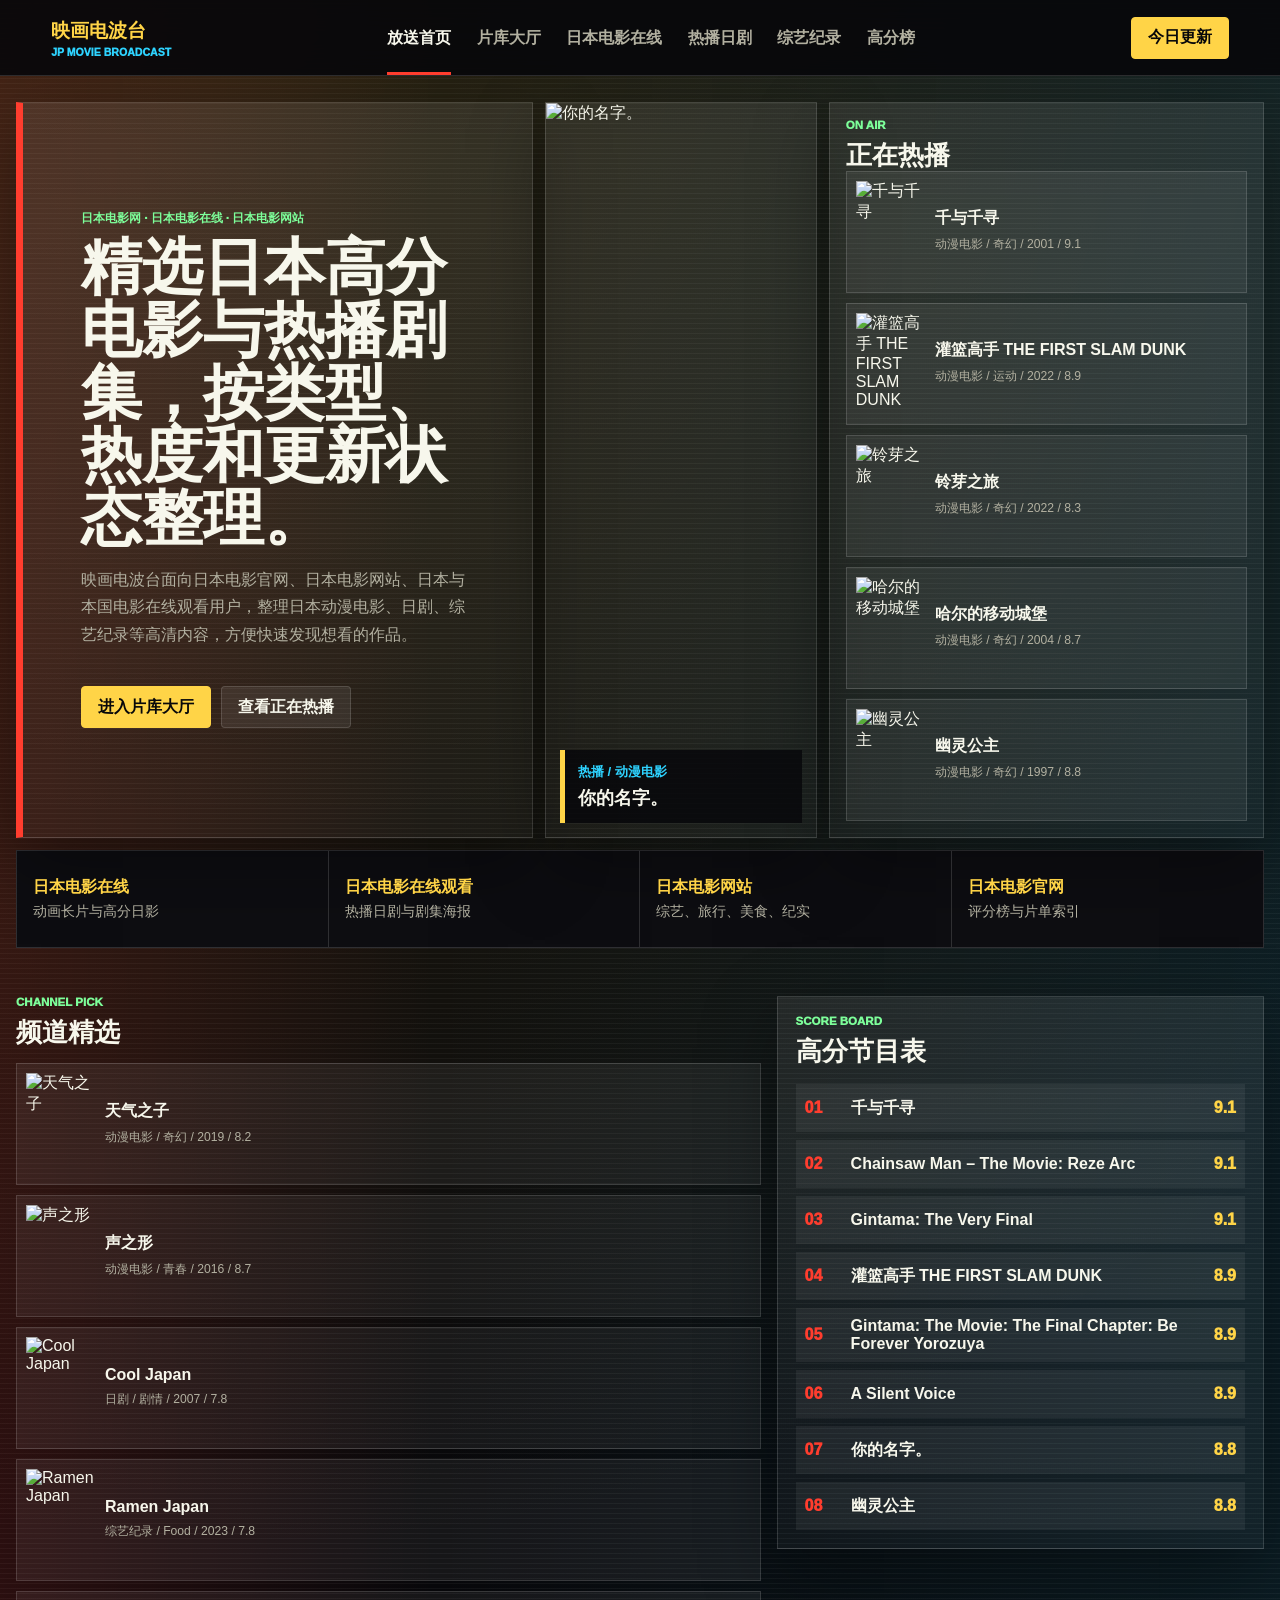
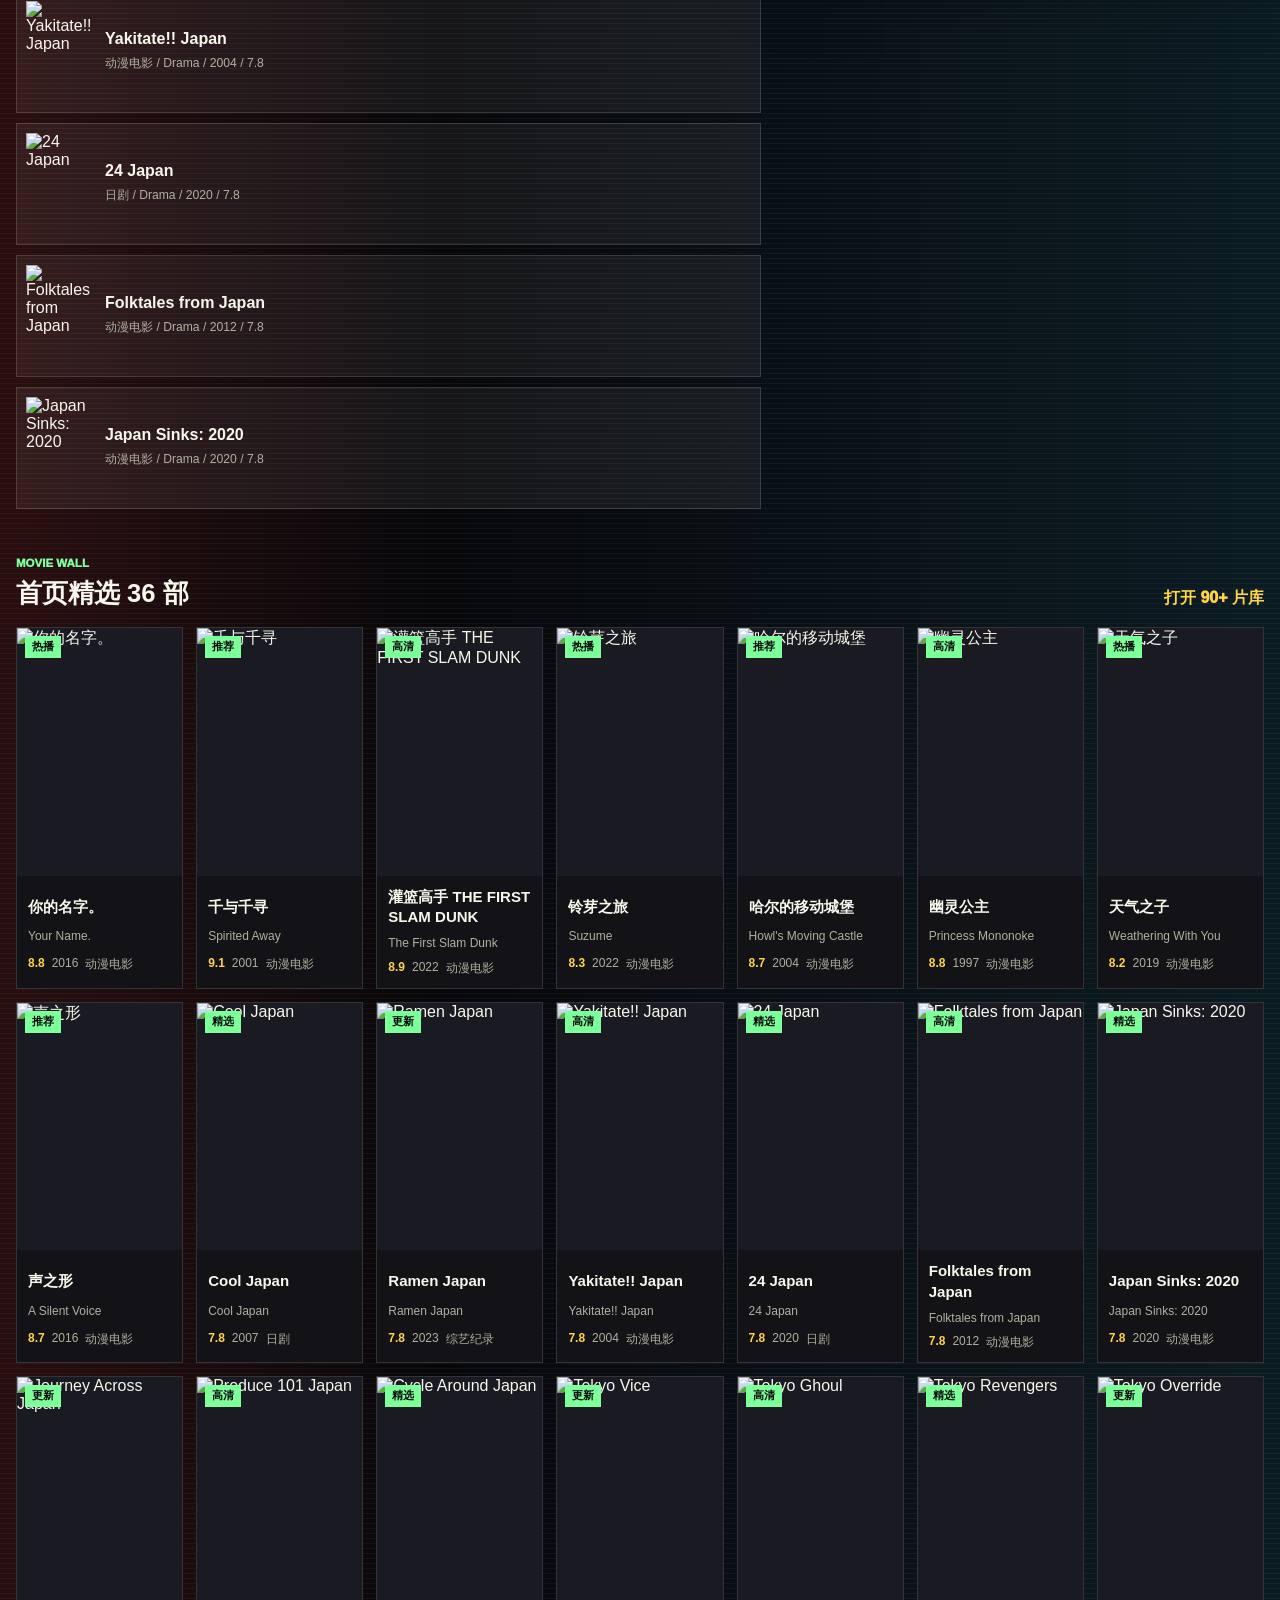
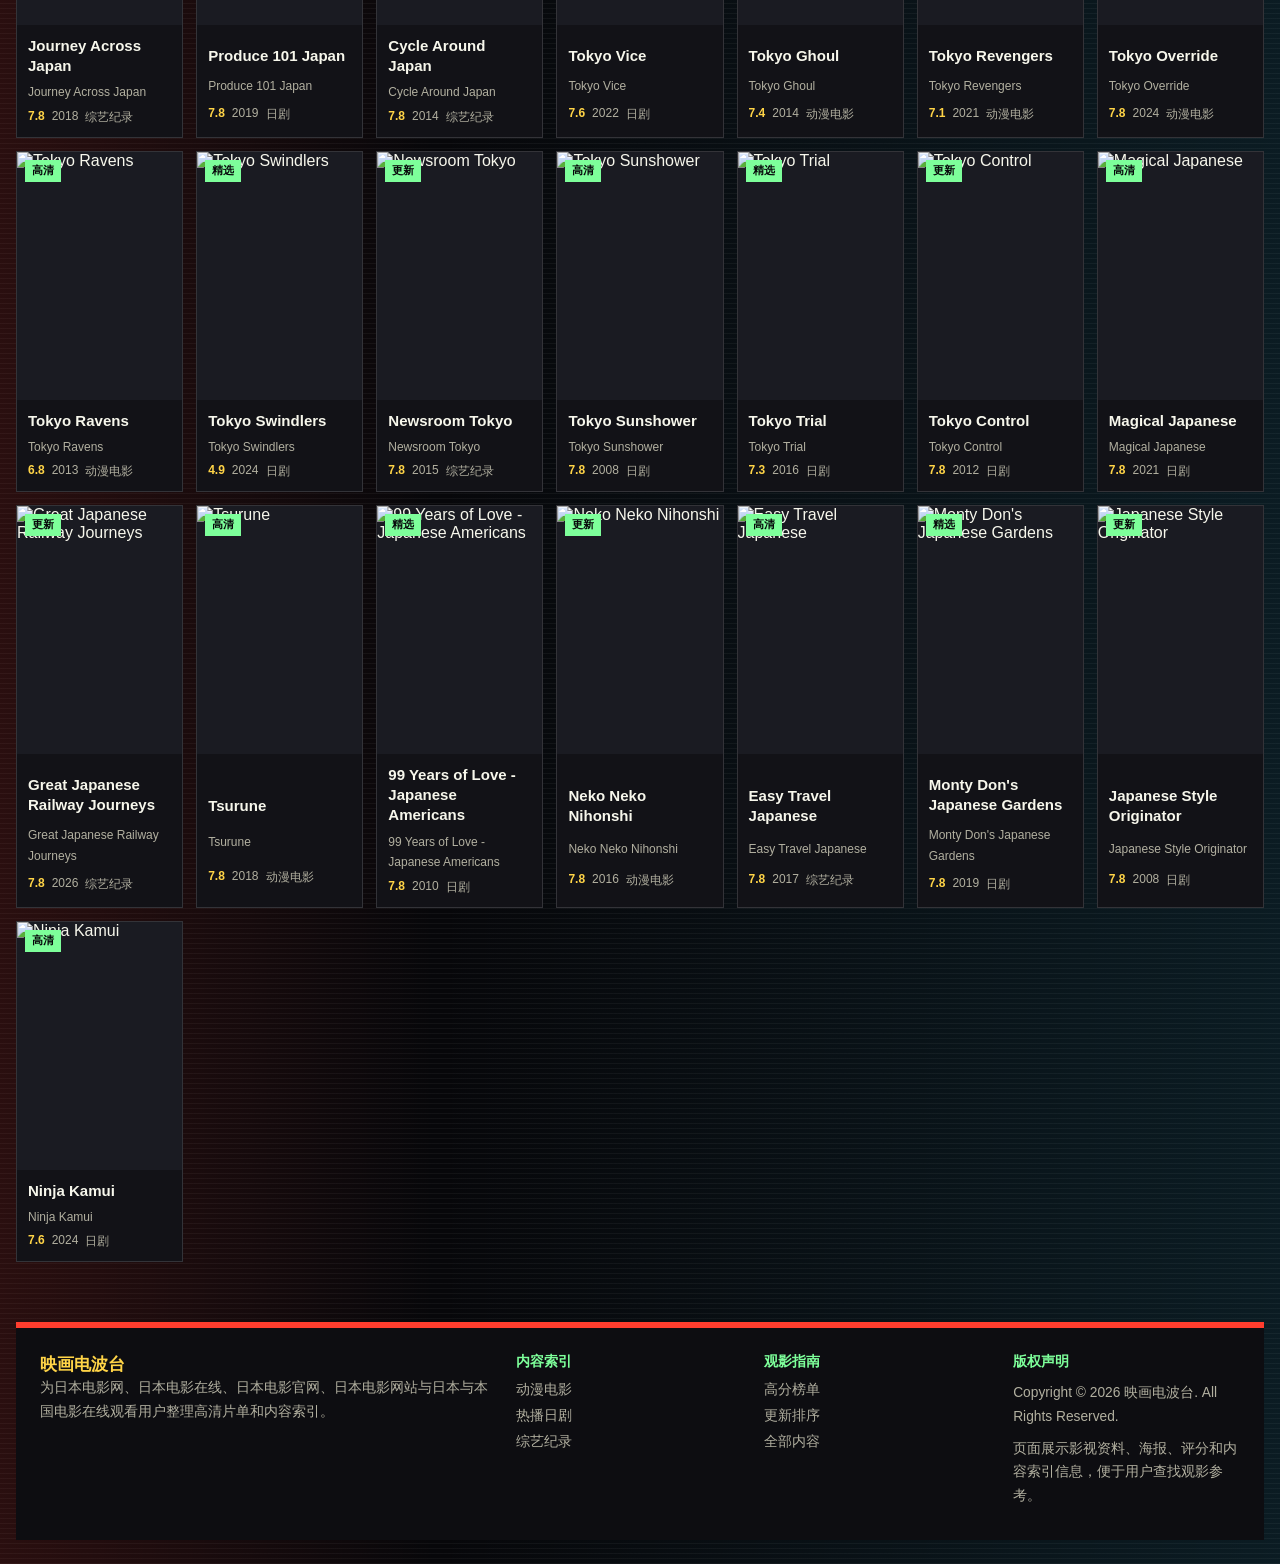
==== index.html @ 8f8035b1 "Initial site0202" ====
<!doctype html>
<html lang="zh-CN">
  <head>
    <meta charset="UTF-8" />
    <meta name="viewport" content="width=device-width, initial-scale=1.0" />
    <title>在线观看日本电影 - 高清日本电影免费在线观看</title>
    <meta name="keywords" content="在线观看日本电影,日本电影免费观看,高清日本电影,日本电影在线,日本电影推荐,日本电影大全,日本电影网站" />
    <meta name="description" content="免费在线观看高清日本电影，提供最新日本电影、经典日本电影、日本动画电影在线观看，每日更新日本电影资源，支持手机电脑在线播放。" />
    <link rel="stylesheet" href="./styles.css" />
  </head>
  <body data-page="home">
    <header class="station-head">
      <a class="brand" href="./index.html"><b>映画电波台</b><span>JP MOVIE BROADCAST</span></a>
      <nav class="nav" aria-label="主导航">
        <a class="active" href="./index.html">放送首页</a>
        <a href="./library.html">片库大厅</a>
        <a href="./library.html?kind=动漫电影">日本电影在线</a>
        <a href="./library.html?kind=日剧">热播日剧</a>
        <a href="./library.html?kind=综艺纪录">综艺纪录</a>
        <a href="./library.html?sort=score">高分榜</a>
      </nav>
      <a class="signal" href="./library.html?sort=year">今日更新</a>
    </header>

    <main>
      <section class="hero">
        <div class="hero-copy">
          <p class="eyebrow">日本电影网 · 日本电影在线 · 日本电影网站</p>
          <h1>精选日本高分电影与热播剧集，按类型、热度和更新状态整理。</h1>
          <p>映画电波台面向日本电影官网、日本电影网站、日本与本国电影在线观看用户，整理日本动漫电影、日剧、综艺纪录等高清内容，方便快速发现想看的作品。</p>
          <div class="hero-actions">
            <a class="btn primary" href="./library.html">进入片库大厅</a>
            <a class="btn secondary" href="#now">查看正在热播</a>
          </div>
        </div>
        <div class="hero-screen" id="heroScreen"></div>
        <aside class="onair">
          <p class="eyebrow">On Air</p>
          <h2>正在热播</h2>
          <div id="onAirList"></div>
        </aside>
      </section>

      <section class="ticker" aria-label="快捷频道">
        <a href="./library.html?kind=动漫电影"><b>日本电影在线</b><span>动画长片与高分日影</span></a>
        <a href="./library.html?kind=日剧"><b>日本电影在线观看</b><span>热播日剧与剧集海报</span></a>
        <a href="./library.html?kind=综艺纪录"><b>日本电影网站</b><span>综艺、旅行、美食、纪实</span></a>
        <a href="./library.html?sort=score"><b>日本电影官网</b><span>评分榜与片单索引</span></a>
      </section>

      <section class="section split" id="now">
        <div>
          <div class="section-title">
            <p class="eyebrow">Channel Pick</p>
            <h2>频道精选</h2>
          </div>
          <div class="broadcast-list" id="spotlight"></div>
        </div>
        <aside class="ranking">
          <p class="eyebrow">Score Board</p>
          <h2>高分节目表</h2>
          <ol id="rankList"></ol>
        </aside>
      </section>

      <section class="section">
        <div class="section-head">
          <div>
            <p class="eyebrow">Movie Wall</p>
            <h2>首页精选 36 部</h2>
          </div>
          <a href="./library.html">打开 90+ 片库</a>
        </div>
        <div class="poster-grid" id="homeGrid"></div>
      </section>
    </main>

    <footer class="footer">
      <div>
        <b>映画电波台</b>
        <p>为日本电影网、日本电影在线、日本电影官网、日本电影网站与日本与本国电影在线观看用户整理高清片单和内容索引。</p>
      </div>
      <div>
        <h3>内容索引</h3>
        <a href="./library.html?kind=动漫电影">动漫电影</a>
        <a href="./library.html?kind=日剧">热播日剧</a>
        <a href="./library.html?kind=综艺纪录">综艺纪录</a>
      </div>
      <div>
        <h3>观影指南</h3>
        <a href="./library.html?sort=score">高分榜单</a>
        <a href="./library.html?sort=year">更新排序</a>
        <a href="./library.html">全部内容</a>
      </div>
      <div>
        <h3>版权声明</h3>
        <p>Copyright © 2026 映画电波台. All Rights Reserved.</p>
        <p>页面展示影视资料、海报、评分和内容索引信息，便于用户查找观影参考。</p>
      </div>
    </footer>
    <script src="./app.js"></script>
  </body>
</html>
---- styles.css ----
:root {
  color-scheme: dark;
  font-family: "Microsoft YaHei UI", "PingFang SC", "Helvetica Neue", Arial, sans-serif;
  --bg: #07070a;
  --ink: #f7f7ec;
  --muted: #b2b0a0;
  --line: rgba(255, 255, 255, .14);
  --panel: #121217;
  --panel2: #1a1b22;
  --red: #ff3d2e;
  --amber: #ffd447;
  --blue: #2ed3ff;
  --green: #7dff9a;
}

* { box-sizing: border-box; }
html { scroll-behavior: smooth; }
body {
  margin: 0;
  min-height: 100vh;
  color: var(--ink);
  background:
    linear-gradient(90deg, rgba(255, 61, 46, .14), transparent 34%, rgba(46, 211, 255, .1)),
    repeating-linear-gradient(0deg, rgba(255,255,255,.045) 0 1px, transparent 1px 5px),
    radial-gradient(circle at 20% 0, rgba(255,212,71,.14), transparent 32%),
    var(--bg);
}
a { color: inherit; text-decoration: none; }
img { display: block; max-width: 100%; }
h1,h2,h3,p { margin-top: 0; }

.station-head {
  position: sticky;
  top: 0;
  z-index: 20;
  min-height: 76px;
  display: grid;
  grid-template-columns: auto minmax(0, 1fr) auto;
  gap: 20px;
  align-items: center;
  padding: 0 clamp(16px, 4vw, 54px);
  border-bottom: 1px solid var(--line);
  background: rgba(7, 7, 10, .9);
  backdrop-filter: blur(16px);
}
.brand { display: grid; gap: 2px; white-space: nowrap; }
.brand b { color: var(--amber); font-size: 1.18rem; }
.brand span { color: var(--blue); font-size: .66rem; font-weight: 950; }
.nav { display: flex; justify-content: center; gap: clamp(10px, 2vw, 26px); overflow-x: auto; white-space: nowrap; color: var(--muted); font-weight: 900; }
.nav a { padding: 28px 0 23px; border-bottom: 3px solid transparent; }
.nav a:hover,.nav a.active { color: var(--ink); border-color: var(--red); }
.signal,.btn {
  min-height: 42px;
  display: inline-flex;
  align-items: center;
  justify-content: center;
  padding: 0 16px;
  border: 1px solid var(--line);
  border-radius: 4px;
  font-weight: 950;
  white-space: nowrap;
}
.signal { color: #08080a; background: var(--amber); border-color: var(--amber); }
.btn.primary { color: #08080a; background: var(--amber); border-color: var(--amber); }
.btn.secondary { background: rgba(255,255,255,.08); }

.hero {
  width: min(1460px, calc(100% - 32px));
  margin: 26px auto 0;
  display: grid;
  grid-template-columns: minmax(340px, .95fr) minmax(260px, .5fr) minmax(320px, .8fr);
  gap: 12px;
}
.hero-copy,.hero-screen,.onair,.ranking,.filters,.detail-copy {
  border: 1px solid var(--line);
  background: linear-gradient(180deg, rgba(255,255,255,.08), rgba(255,255,255,.03));
  box-shadow: 0 26px 70px rgba(0,0,0,.34);
}
.hero-copy {
  min-height: 430px;
  padding: clamp(24px, 5vw, 58px);
  display: grid;
  align-content: center;
  border-left: 7px solid var(--red);
}
.eyebrow {
  margin-bottom: 10px;
  color: var(--green);
  font-size: .72rem;
  font-weight: 950;
  text-transform: uppercase;
  letter-spacing: 0;
}
h1 { margin-bottom: 16px; font-size: clamp(2.15rem, 4.8vw, 5rem); line-height: 1.02; letter-spacing: 0; }
h2 { margin-bottom: 0; font-size: clamp(1.32rem, 2vw, 2.15rem); line-height: 1.16; letter-spacing: 0; }
.hero-copy p:not(.eyebrow),.page-title p,.card-body p,.footer p,.broadcast-row small,.detail-copy p { color: var(--muted); line-height: 1.72; }
.hero-actions { display: flex; flex-wrap: wrap; gap: 10px; margin-top: 22px; }
.hero-screen { min-height: 430px; overflow: hidden; }
.hero-screen a,.hero-screen img { width: 100%; height: 100%; }
.hero-screen a { position: relative; display: block; }
.hero-screen img { object-fit: cover; }
.hero-screen span {
  position: absolute;
  left: 14px;
  right: 14px;
  bottom: 14px;
  display: grid;
  gap: 4px;
  padding: 13px;
  background: rgba(7,7,10,.82);
  border-left: 5px solid var(--amber);
}
.hero-screen small { color: var(--blue); font-weight: 900; }
.hero-screen b { font-size: 1.15rem; }
.onair { padding: 16px; }
#onAirList,.broadcast-list { display: grid; gap: 10px; }
.broadcast-row {
  min-height: 96px;
  display: grid;
  grid-template-columns: 68px 1fr;
  gap: 11px;
  align-items: center;
  padding: 9px;
  background: rgba(255,255,255,.06);
  border: 1px solid var(--line);
}
.broadcast-row img { width: 68px; aspect-ratio: 2/3; object-fit: cover; }
.broadcast-row b,.broadcast-row small { display: block; }
.broadcast-row small { margin-top: 5px; font-size: .76rem; }

.ticker,.section,.page-title { width: min(1460px, calc(100% - 32px)); margin-left: auto; margin-right: auto; }
.ticker {
  margin-top: 12px;
  display: grid;
  grid-template-columns: repeat(4, minmax(0, 1fr));
  border: 1px solid var(--line);
  background: #0d0d11;
}
.ticker a { min-height: 96px; display: grid; align-content: center; gap: 5px; padding: 16px; border-right: 1px solid var(--line); }
.ticker a:last-child { border-right: 0; }
.ticker b { color: var(--amber); }
.ticker span { color: var(--muted); font-size: .86rem; }
.section,.page-title { padding-top: 48px; }
.section.compact { padding-top: 22px; }
.section-title { margin-bottom: 16px; }
.section-head { display: flex; justify-content: space-between; align-items: end; gap: 16px; margin-bottom: 18px; }
.section-head a { color: var(--amber); font-weight: 950; }
.split { display: grid; grid-template-columns: minmax(0, 1.1fr) minmax(300px, .72fr); gap: 16px; }
.ranking { align-self: start; padding: 18px; }
.ranking ol { margin: 18px 0 0; padding: 0; list-style: none; display: grid; gap: 8px; counter-reset: rank; }
.ranking li { counter-increment: rank; }
.ranking a { min-height: 48px; display: grid; grid-template-columns: 36px 1fr auto; gap: 10px; align-items: center; padding: 9px; background: rgba(255,255,255,.06); }
.ranking a::before { content: counter(rank, decimal-leading-zero); color: var(--red); font-weight: 950; }
.ranking span { color: var(--amber); font-weight: 950; }

.poster-grid {
  display: grid;
  grid-template-columns: repeat(auto-fill, minmax(154px, 1fr));
  gap: 13px;
}
.card { overflow: hidden; background: var(--panel); border: 1px solid var(--line); }
.card a { display: grid; height: 100%; }
.cover { position: relative; aspect-ratio: 2/3; overflow: hidden; background: var(--panel2); }
.cover img { width: 100%; height: 100%; object-fit: cover; transition: transform .25s ease; }
.card:hover .cover img { transform: scale(1.045); }
.cover span { position: absolute; left: 8px; top: 8px; padding: 4px 7px; color: #07070a; background: var(--green); font-size: .68rem; font-weight: 950; }
.card-body { display: grid; gap: 6px; padding: 11px; }
.card-body h3 { margin-bottom: 0; font-size: .94rem; line-height: 1.34; }
.card-body p { margin: 0; font-size: .75rem; }
.meta,.detail-meta { display: flex; flex-wrap: wrap; gap: 7px; color: var(--muted); font-size: .75rem; }
.meta b { color: var(--amber); }
.count,.detail-meta span { padding: 5px 8px; border: 1px solid var(--line); background: rgba(255,255,255,.06); }

.page-title { border-bottom: 1px solid var(--line); padding-bottom: 18px; }
.filters {
  width: min(1460px, calc(100% - 32px));
  margin: 20px auto 0;
  display: flex;
  flex-wrap: wrap;
  gap: 10px;
  padding: 12px;
}
.filters button,.filters select {
  min-height: 40px;
  padding: 0 12px;
  border: 1px solid var(--line);
  border-radius: 4px;
  color: var(--ink);
  background: rgba(255,255,255,.08);
  font: inherit;
  font-weight: 900;
}

.detail {
  width: min(1180px, calc(100% - 32px));
  margin: 34px auto 0;
  display: grid;
  grid-template-columns: minmax(220px, 350px) minmax(0, 1fr);
  gap: 16px;
}
.detail-poster { border: 1px solid var(--line); background: var(--panel); overflow: hidden; }
.detail-poster img { width: 100%; aspect-ratio: 2/3; object-fit: cover; }
.detail-copy { padding: clamp(22px, 5vw, 48px); display: grid; align-content: center; border-left: 7px solid var(--red); }
.origin { color: var(--blue); font-weight: 900; }
.detail-meta { margin: 12px 0 20px; }
.detail .btn { width: max-content; margin-top: 12px; }

.footer {
  width: min(1460px, calc(100% - 32px));
  margin: 60px auto 24px;
  padding: 24px;
  display: grid;
  grid-template-columns: minmax(260px, 1.2fr) repeat(3, minmax(150px, .6fr));
  gap: 22px;
  border-top: 6px solid var(--red);
  background: #0d0d11;
}
.footer b { color: var(--amber); font-size: 1.08rem; }
.footer h3 { margin: 0 0 10px; color: var(--green); font-size: .9rem; }
.footer a,.footer p { display: block; margin: 0 0 8px; color: var(--muted); font-size: .86rem; }

@media (max-width: 1080px) {
  .station-head { grid-template-columns: 1fr; padding: 14px 16px; }
  .nav { justify-content: start; }
  .signal { display: none; }
  .hero,.split,.detail { grid-template-columns: 1fr; }
  .hero-copy,.hero-screen { min-height: 330px; }
  .ticker,.footer { grid-template-columns: repeat(2, minmax(0, 1fr)); }
  .ticker a:nth-child(2) { border-right: 0; }
}
@media (max-width: 640px) {
  .poster-grid { grid-template-columns: repeat(2, minmax(0, 1fr)); }
  .ticker,.footer { grid-template-columns: 1fr; }
  .ticker a { border-right: 0; border-bottom: 1px solid var(--line); }
  h1 { font-size: 2.25rem; }
}
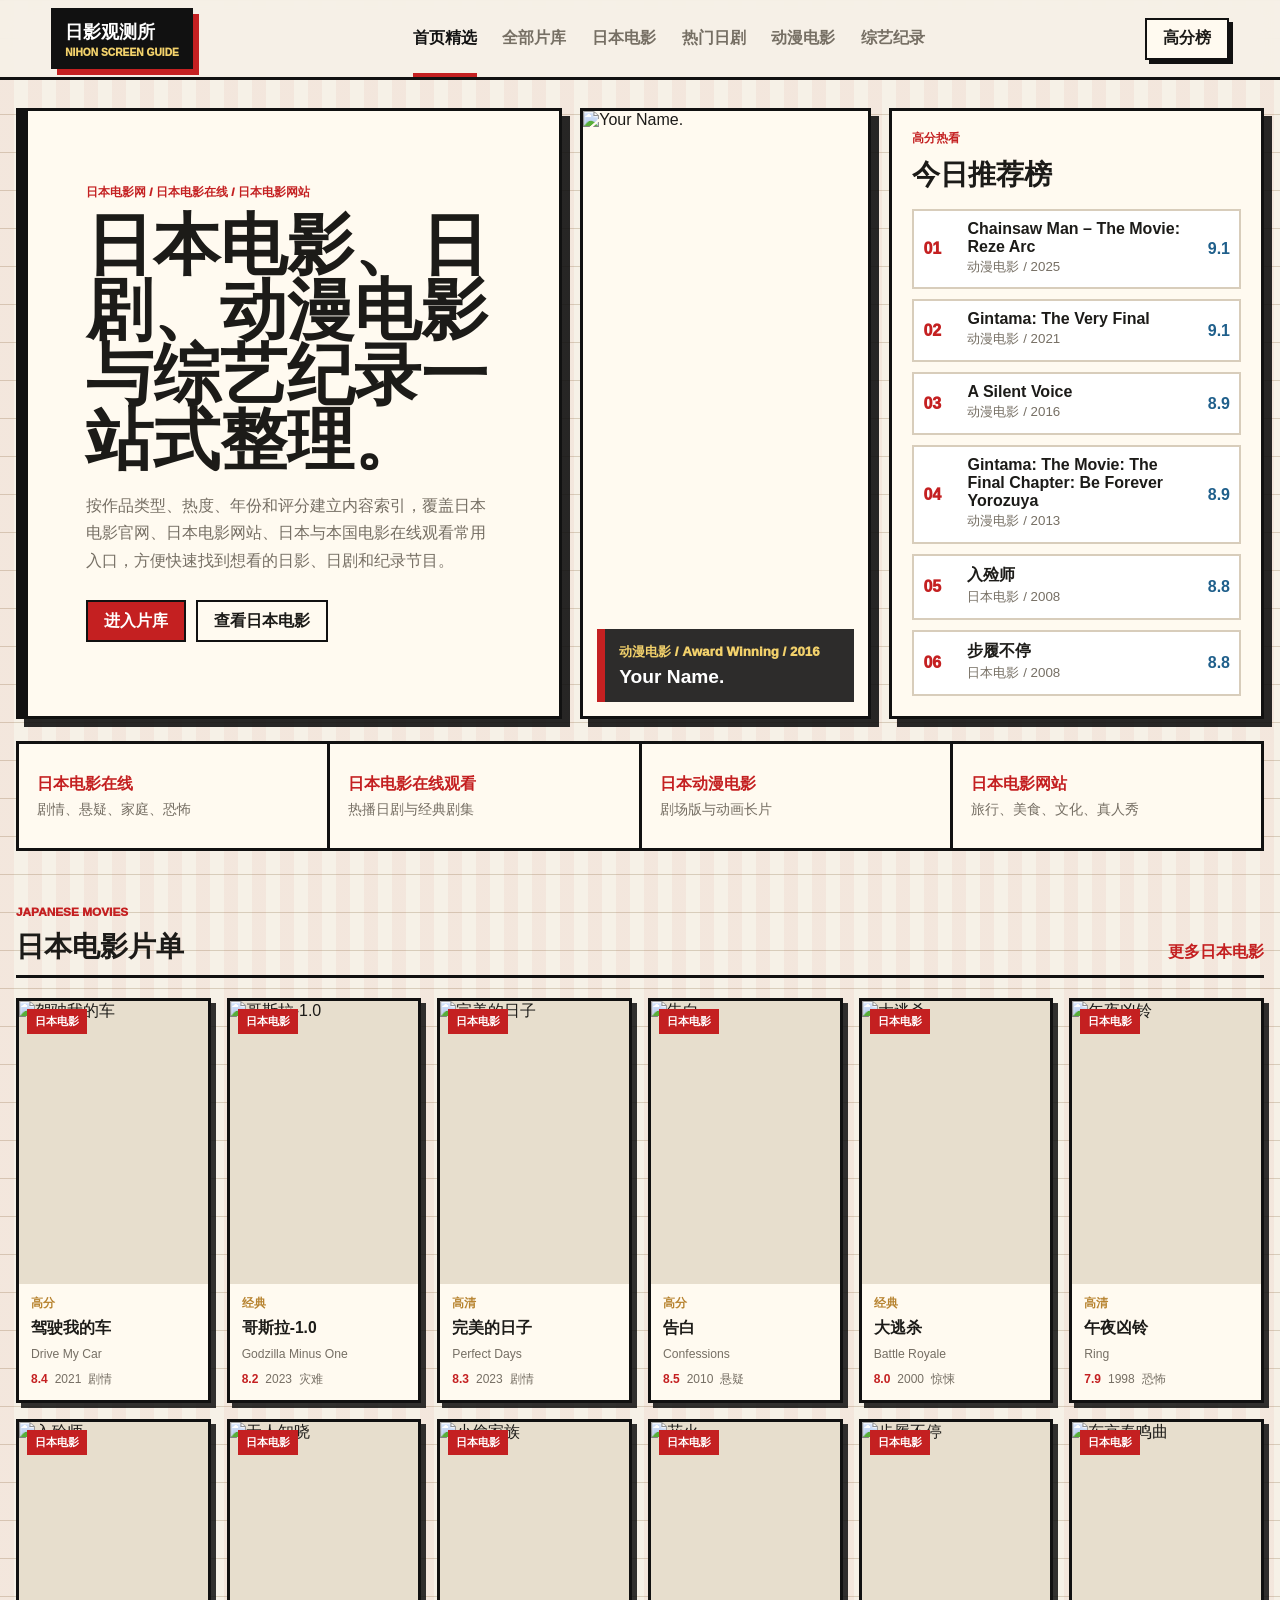
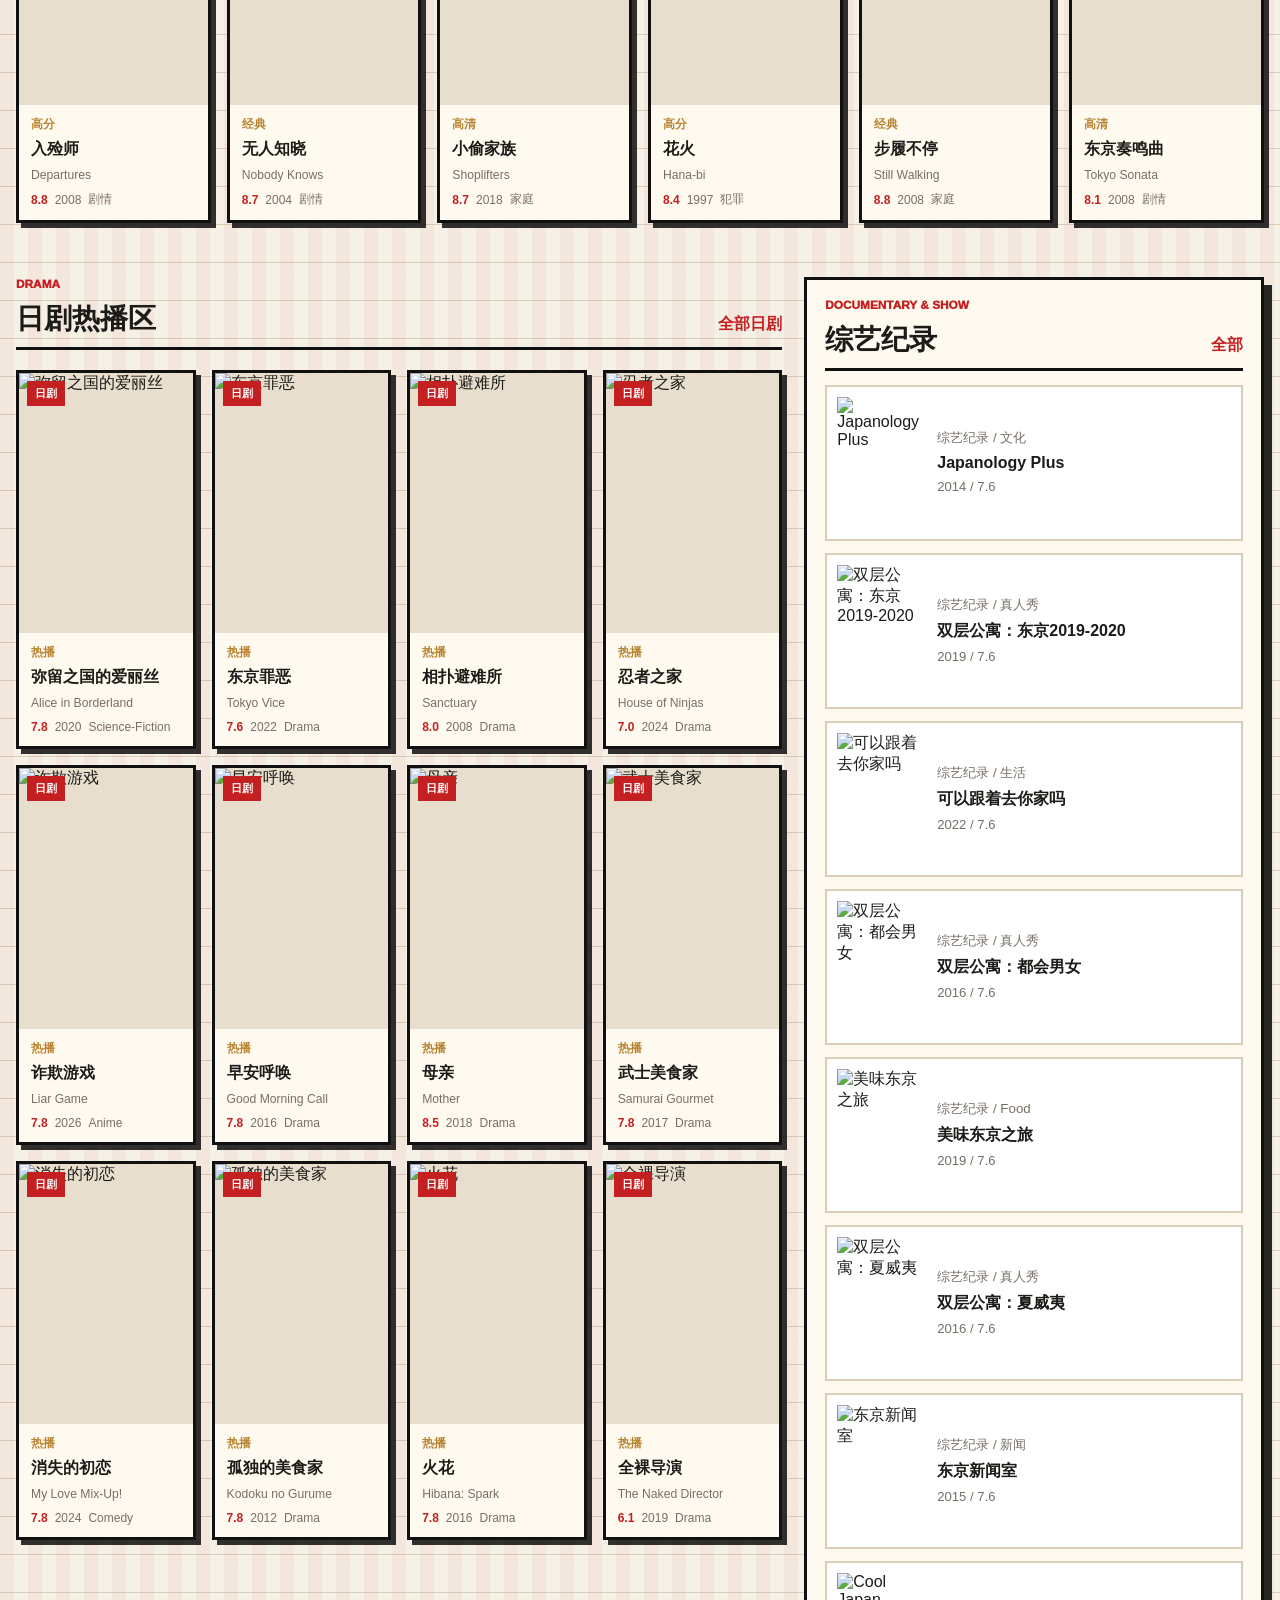
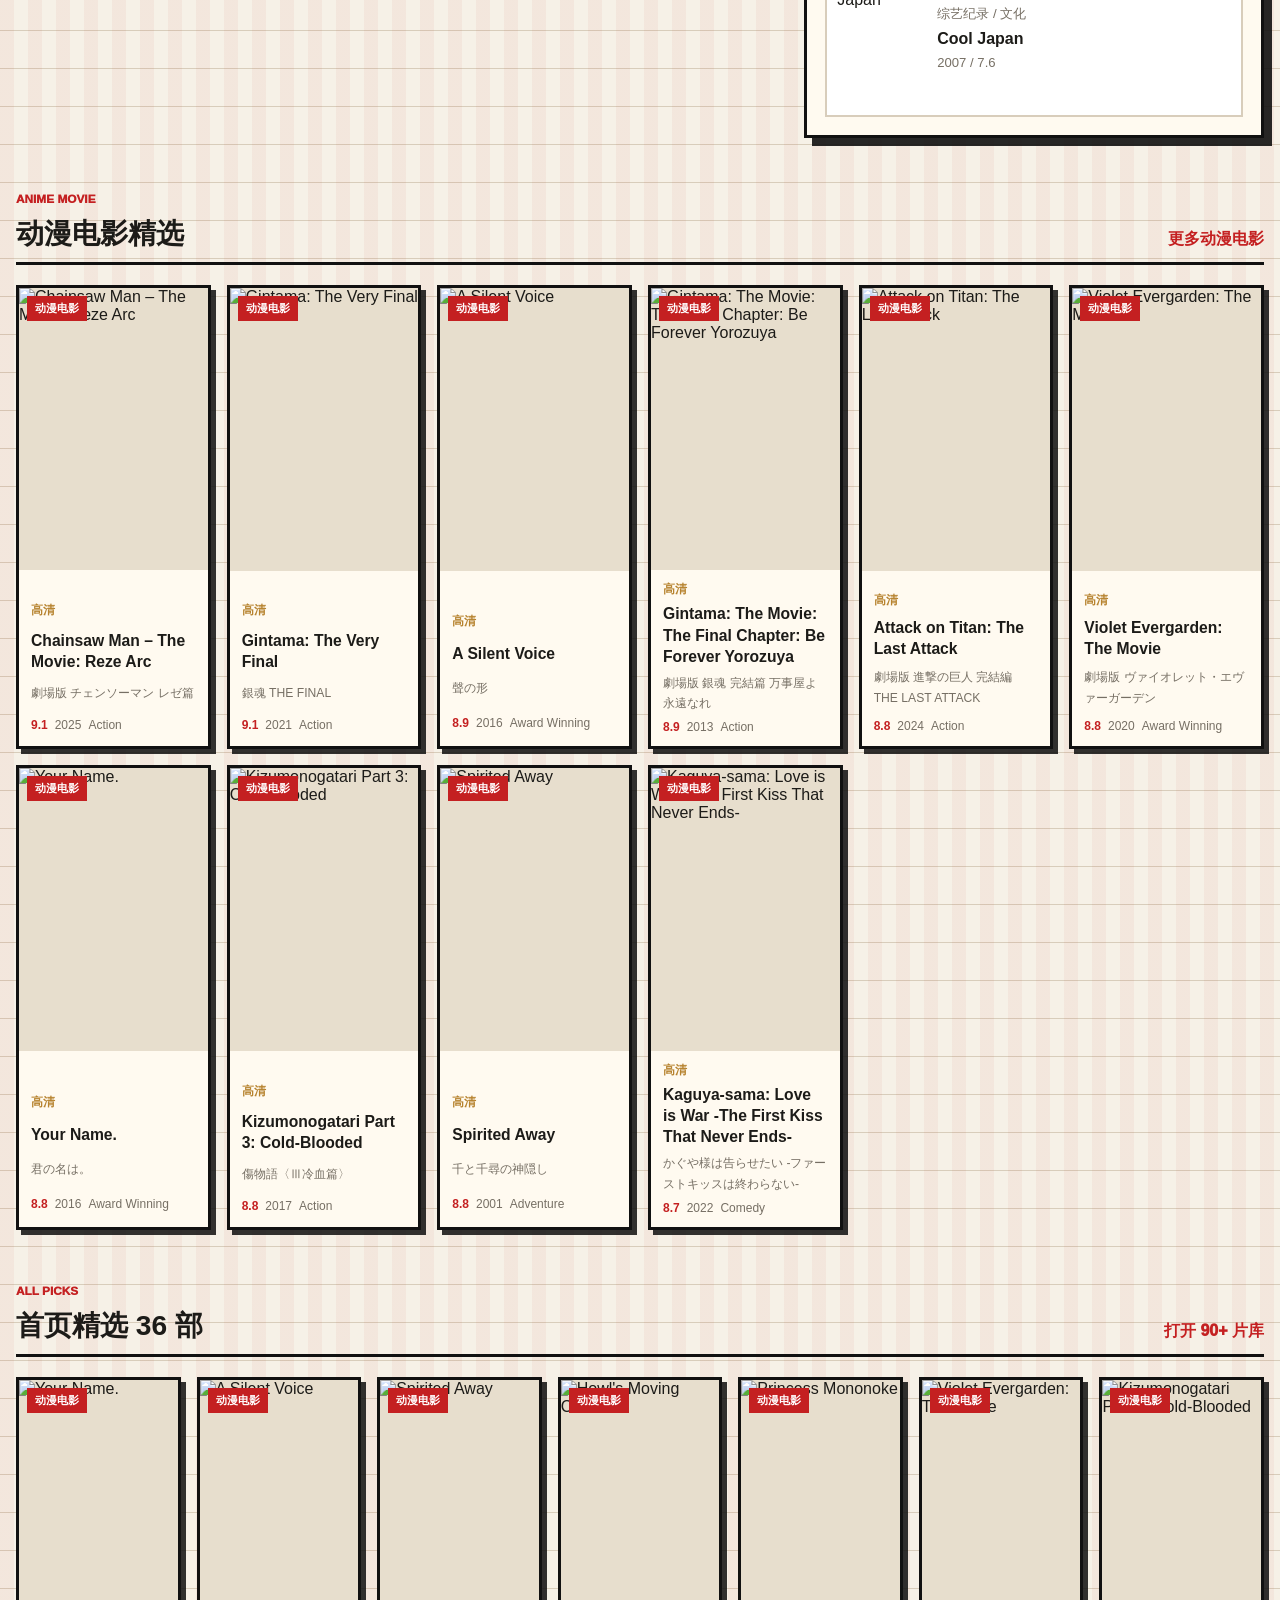
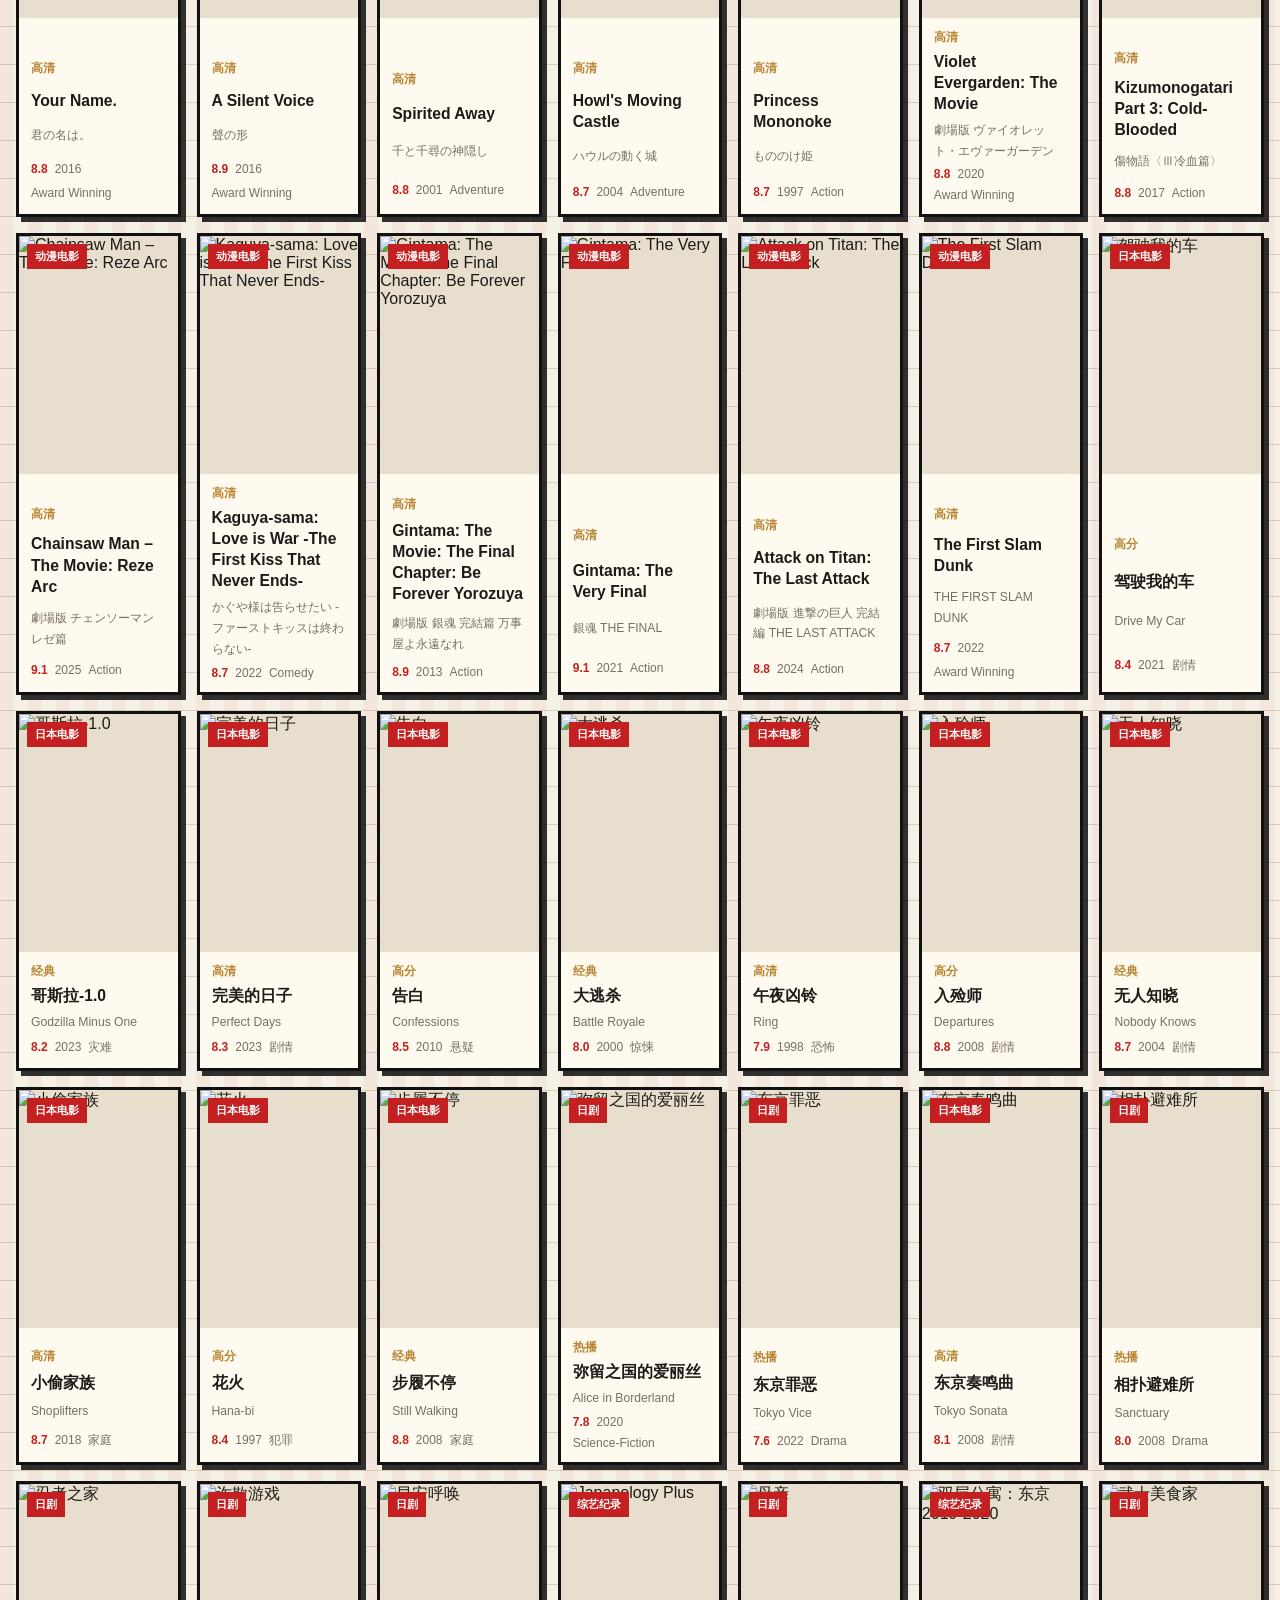
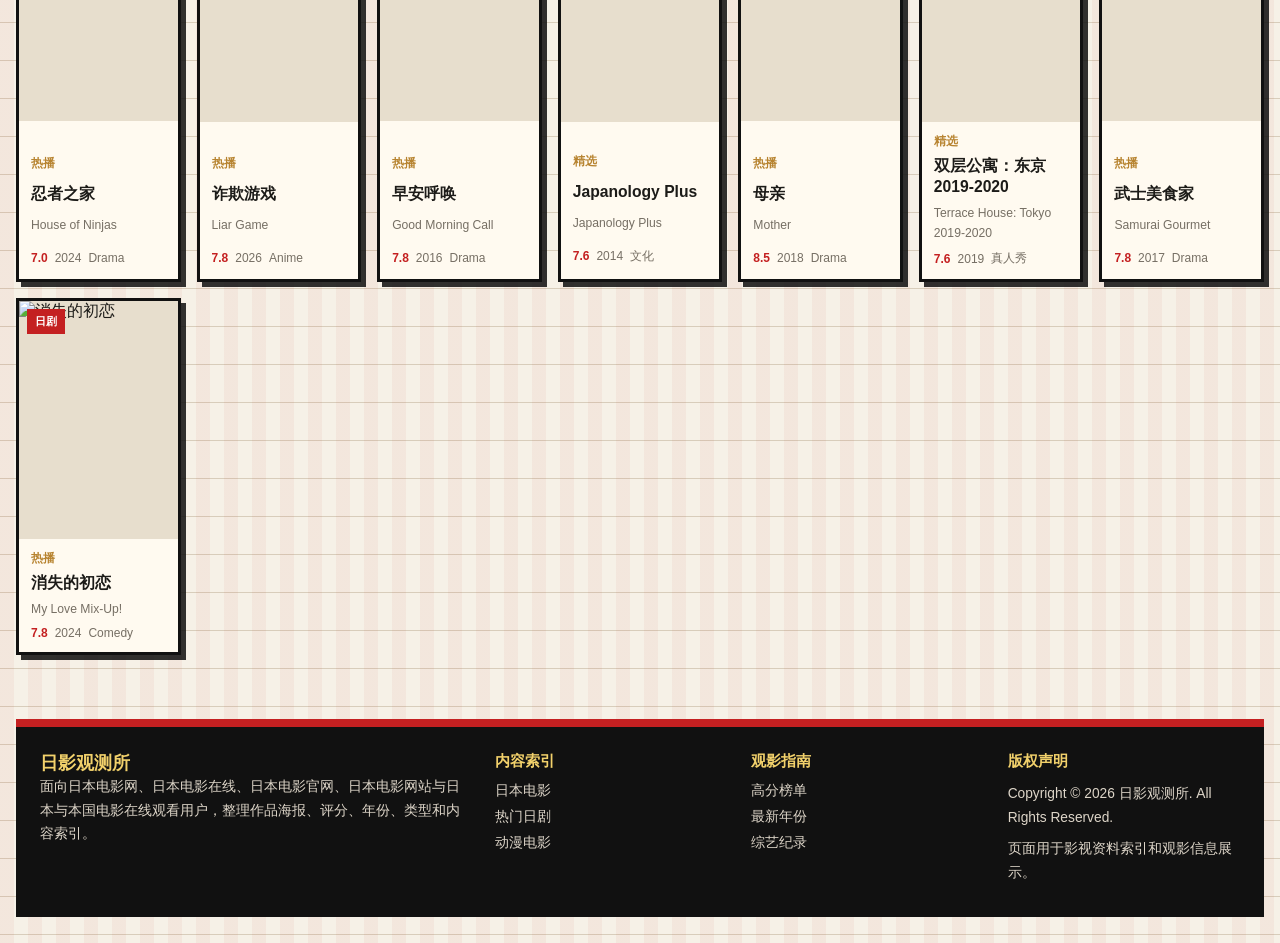
==== commit 8944a80f: "Revise site0202 content and visual style" ====
--- a/index.html
+++ b/index.html
@@ -5,98 +5,99 @@
     <meta name="viewport" content="width=device-width, initial-scale=1.0" />
     <title>在线观看日本电影 - 高清日本电影免费在线观看</title>
     <meta name="keywords" content="在线观看日本电影,日本电影免费观看,高清日本电影,日本电影在线,日本电影推荐,日本电影大全,日本电影网站" />
-    <meta name="description" content="免费在线观看高清日本电影，提供最新日本电影、经典日本电影、日本动画电影在线观看，每日更新日本电影资源，支持手机电脑在线播放。" />
+    <meta name="description" content="免费在线观看高清日本电影，提供最新日本电影、经典日本电影、日本动漫电影在线观看，每日更新日本电影资源，支持手机电脑在线播放。" />
     <link rel="stylesheet" href="./styles.css" />
   </head>
   <body data-page="home">
-    <header class="station-head">
-      <a class="brand" href="./index.html"><b>映画电波台</b><span>JP MOVIE BROADCAST</span></a>
+    <header class="site-head">
+      <a class="brand" href="./index.html"><b>日影观测所</b><span>NIHON SCREEN GUIDE</span></a>
       <nav class="nav" aria-label="主导航">
-        <a class="active" href="./index.html">放送首页</a>
-        <a href="./library.html">片库大厅</a>
-        <a href="./library.html?kind=动漫电影">日本电影在线</a>
-        <a href="./library.html?kind=日剧">热播日剧</a>
+        <a class="active" href="./index.html">首页精选</a>
+        <a href="./library.html">全部片库</a>
+        <a href="./library.html?kind=日本电影">日本电影</a>
+        <a href="./library.html?kind=日剧">热门日剧</a>
+        <a href="./library.html?kind=动漫电影">动漫电影</a>
         <a href="./library.html?kind=综艺纪录">综艺纪录</a>
-        <a href="./library.html?sort=score">高分榜</a>
       </nav>
-      <a class="signal" href="./library.html?sort=year">今日更新</a>
+      <a class="head-link" href="./library.html?sort=score">高分榜</a>
     </header>
 
     <main>
       <section class="hero">
         <div class="hero-copy">
-          <p class="eyebrow">日本电影网 · 日本电影在线 · 日本电影网站</p>
-          <h1>精选日本高分电影与热播剧集，按类型、热度和更新状态整理。</h1>
-          <p>映画电波台面向日本电影官网、日本电影网站、日本与本国电影在线观看用户，整理日本动漫电影、日剧、综艺纪录等高清内容，方便快速发现想看的作品。</p>
+          <p class="eyebrow">日本电影网 / 日本电影在线 / 日本电影网站</p>
+          <h1>日本电影、日剧、动漫电影与综艺纪录一站式整理。</h1>
+          <p>按作品类型、热度、年份和评分建立内容索引，覆盖日本电影官网、日本电影网站、日本与本国电影在线观看常用入口，方便快速找到想看的日影、日剧和纪录节目。</p>
           <div class="hero-actions">
-            <a class="btn primary" href="./library.html">进入片库大厅</a>
-            <a class="btn secondary" href="#now">查看正在热播</a>
+            <a class="btn primary" href="./library.html">进入片库</a>
+            <a class="btn ghost" href="#movie">查看日本电影</a>
           </div>
         </div>
-        <div class="hero-screen" id="heroScreen"></div>
-        <aside class="onair">
-          <p class="eyebrow">On Air</p>
-          <h2>正在热播</h2>
-          <div id="onAirList"></div>
+        <div class="hero-lead" id="heroLead"></div>
+        <aside class="hero-rank">
+          <p class="eyebrow">高分热看</p>
+          <h2>今日推荐榜</h2>
+          <div id="heroStack"></div>
         </aside>
       </section>
 
-      <section class="ticker" aria-label="快捷频道">
-        <a href="./library.html?kind=动漫电影"><b>日本电影在线</b><span>动画长片与高分日影</span></a>
-        <a href="./library.html?kind=日剧"><b>日本电影在线观看</b><span>热播日剧与剧集海报</span></a>
-        <a href="./library.html?kind=综艺纪录"><b>日本电影网站</b><span>综艺、旅行、美食、纪实</span></a>
-        <a href="./library.html?sort=score"><b>日本电影官网</b><span>评分榜与片单索引</span></a>
+      <section class="channel-bar" aria-label="频道入口">
+        <a href="./library.html?kind=日本电影"><b>日本电影在线</b><span>剧情、悬疑、家庭、恐怖</span></a>
+        <a href="./library.html?kind=日剧"><b>日本电影在线观看</b><span>热播日剧与经典剧集</span></a>
+        <a href="./library.html?kind=动漫电影"><b>日本动漫电影</b><span>剧场版与动画长片</span></a>
+        <a href="./library.html?kind=综艺纪录"><b>日本电影网站</b><span>旅行、美食、文化、真人秀</span></a>
       </section>
 
-      <section class="section split" id="now">
+      <section class="section" id="movie">
+        <div class="section-head">
+          <div><p class="eyebrow">Japanese Movies</p><h2>日本电影片单</h2></div>
+          <a href="./library.html?kind=日本电影">更多日本电影</a>
+        </div>
+        <div class="poster-grid focus" id="movieRail"></div>
+      </section>
+
+      <section class="section split">
         <div>
-          <div class="section-title">
-            <p class="eyebrow">Channel Pick</p>
-            <h2>频道精选</h2>
+          <div class="section-head">
+            <div><p class="eyebrow">Drama</p><h2>日剧热播区</h2></div>
+            <a href="./library.html?kind=日剧">全部日剧</a>
           </div>
-          <div class="broadcast-list" id="spotlight"></div>
+          <div class="poster-grid" id="dramaRail"></div>
         </div>
-        <aside class="ranking">
-          <p class="eyebrow">Score Board</p>
-          <h2>高分节目表</h2>
-          <ol id="rankList"></ol>
+        <aside class="feature-panel">
+          <div class="section-head tight">
+            <div><p class="eyebrow">Documentary & Show</p><h2>综艺纪录</h2></div>
+            <a href="./library.html?kind=综艺纪录">全部</a>
+          </div>
+          <div id="docRail"></div>
         </aside>
       </section>
 
       <section class="section">
         <div class="section-head">
-          <div>
-            <p class="eyebrow">Movie Wall</p>
-            <h2>首页精选 36 部</h2>
-          </div>
+          <div><p class="eyebrow">Anime Movie</p><h2>动漫电影精选</h2></div>
+          <a href="./library.html?kind=动漫电影">更多动漫电影</a>
+        </div>
+        <div class="poster-grid" id="animeRail"></div>
+      </section>
+
+      <section class="section">
+        <div class="section-head">
+          <div><p class="eyebrow">All Picks</p><h2>首页精选 36 部</h2></div>
           <a href="./library.html">打开 90+ 片库</a>
         </div>
-        <div class="poster-grid" id="homeGrid"></div>
+        <div class="poster-grid compact" id="homeGrid"></div>
       </section>
     </main>
 
     <footer class="footer">
       <div>
-        <b>映画电波台</b>
-        <p>为日本电影网、日本电影在线、日本电影官网、日本电影网站与日本与本国电影在线观看用户整理高清片单和内容索引。</p>
+        <b>日影观测所</b>
+        <p>面向日本电影网、日本电影在线、日本电影官网、日本电影网站与日本与本国电影在线观看用户，整理作品海报、评分、年份、类型和内容索引。</p>
       </div>
-      <div>
-        <h3>内容索引</h3>
-        <a href="./library.html?kind=动漫电影">动漫电影</a>
-        <a href="./library.html?kind=日剧">热播日剧</a>
-        <a href="./library.html?kind=综艺纪录">综艺纪录</a>
-      </div>
-      <div>
-        <h3>观影指南</h3>
-        <a href="./library.html?sort=score">高分榜单</a>
-        <a href="./library.html?sort=year">更新排序</a>
-        <a href="./library.html">全部内容</a>
-      </div>
-      <div>
-        <h3>版权声明</h3>
-        <p>Copyright © 2026 映画电波台. All Rights Reserved.</p>
-        <p>页面展示影视资料、海报、评分和内容索引信息，便于用户查找观影参考。</p>
-      </div>
+      <div><h3>内容索引</h3><a href="./library.html?kind=日本电影">日本电影</a><a href="./library.html?kind=日剧">热门日剧</a><a href="./library.html?kind=动漫电影">动漫电影</a></div>
+      <div><h3>观影指南</h3><a href="./library.html?sort=score">高分榜单</a><a href="./library.html?sort=year">最新年份</a><a href="./library.html?kind=综艺纪录">综艺纪录</a></div>
+      <div><h3>版权声明</h3><p>Copyright © 2026 日影观测所. All Rights Reserved.</p><p>页面用于影视资料索引和观影信息展示。</p></div>
     </footer>
     <script src="./app.js"></script>
   </body>
--- a/styles.css
+++ b/styles.css
@@ -1,16 +1,15 @@
 :root {
-  color-scheme: dark;
+  color-scheme: light;
   font-family: "Microsoft YaHei UI", "PingFang SC", "Helvetica Neue", Arial, sans-serif;
-  --bg: #07070a;
-  --ink: #f7f7ec;
-  --muted: #b2b0a0;
-  --line: rgba(255, 255, 255, .14);
-  --panel: #121217;
-  --panel2: #1a1b22;
-  --red: #ff3d2e;
-  --amber: #ffd447;
-  --blue: #2ed3ff;
-  --green: #7dff9a;
+  --paper: #f6f1e7;
+  --ink: #1c1b18;
+  --muted: #766f64;
+  --line: #d8cdbb;
+  --card: #fffaf0;
+  --red: #c42021;
+  --black: #111111;
+  --blue: #1f5f8b;
+  --gold: #b7832f;
 }
 
 * { box-sizing: border-box; }
@@ -20,217 +19,312 @@
   min-height: 100vh;
   color: var(--ink);
   background:
-    linear-gradient(90deg, rgba(255, 61, 46, .14), transparent 34%, rgba(46, 211, 255, .1)),
-    repeating-linear-gradient(0deg, rgba(255,255,255,.045) 0 1px, transparent 1px 5px),
-    radial-gradient(circle at 20% 0, rgba(255,212,71,.14), transparent 32%),
-    var(--bg);
+    linear-gradient(90deg, rgba(196,32,33,.05) 0 50%, transparent 50%),
+    linear-gradient(var(--line) 1px, transparent 1px),
+    var(--paper);
+  background-size: 28px 28px, 100% 38px, auto;
 }
 a { color: inherit; text-decoration: none; }
 img { display: block; max-width: 100%; }
-h1,h2,h3,p { margin-top: 0; }
-
-.station-head {
+h1,h2,h3,p,figure { margin: 0; }
+
+.site-head {
   position: sticky;
   top: 0;
   z-index: 20;
-  min-height: 76px;
   display: grid;
   grid-template-columns: auto minmax(0, 1fr) auto;
-  gap: 20px;
   align-items: center;
+  gap: 24px;
+  min-height: 78px;
   padding: 0 clamp(16px, 4vw, 54px);
-  border-bottom: 1px solid var(--line);
-  background: rgba(7, 7, 10, .9);
-  backdrop-filter: blur(16px);
-}
-.brand { display: grid; gap: 2px; white-space: nowrap; }
-.brand b { color: var(--amber); font-size: 1.18rem; }
-.brand span { color: var(--blue); font-size: .66rem; font-weight: 950; }
-.nav { display: flex; justify-content: center; gap: clamp(10px, 2vw, 26px); overflow-x: auto; white-space: nowrap; color: var(--muted); font-weight: 900; }
-.nav a { padding: 28px 0 23px; border-bottom: 3px solid transparent; }
-.nav a:hover,.nav a.active { color: var(--ink); border-color: var(--red); }
-.signal,.btn {
+  border-bottom: 3px solid var(--black);
+  background: rgba(246, 241, 231, .94);
+  backdrop-filter: blur(14px);
+}
+.brand {
+  display: grid;
+  gap: 3px;
+  padding: 11px 14px;
+  color: #fff;
+  background: var(--black);
+  box-shadow: 6px 6px 0 var(--red);
+  white-space: nowrap;
+}
+.brand b { font-size: 1.14rem; letter-spacing: 0; }
+.brand span { color: #f2d16b; font-size: .64rem; font-weight: 950; letter-spacing: 0; }
+.nav {
+  display: flex;
+  justify-content: center;
+  gap: clamp(10px, 2vw, 26px);
+  overflow-x: auto;
+  color: var(--muted);
+  font-weight: 950;
+  white-space: nowrap;
+}
+.nav a { padding: 28px 0 24px; border-bottom: 4px solid transparent; }
+.nav a:hover,.nav a.active { color: var(--black); border-color: var(--red); }
+.head-link,.btn {
   min-height: 42px;
   display: inline-flex;
   align-items: center;
   justify-content: center;
   padding: 0 16px;
-  border: 1px solid var(--line);
-  border-radius: 4px;
+  border: 2px solid var(--black);
+  background: var(--card);
   font-weight: 950;
   white-space: nowrap;
 }
-.signal { color: #08080a; background: var(--amber); border-color: var(--amber); }
-.btn.primary { color: #08080a; background: var(--amber); border-color: var(--amber); }
-.btn.secondary { background: rgba(255,255,255,.08); }
+.head-link { box-shadow: 4px 4px 0 var(--black); }
+.btn.primary { color: #fff; background: var(--red); }
+.btn.ghost { background: transparent; }
 
 .hero {
-  width: min(1460px, calc(100% - 32px));
-  margin: 26px auto 0;
-  display: grid;
-  grid-template-columns: minmax(340px, .95fr) minmax(260px, .5fr) minmax(320px, .8fr);
-  gap: 12px;
-}
-.hero-copy,.hero-screen,.onair,.ranking,.filters,.detail-copy {
-  border: 1px solid var(--line);
-  background: linear-gradient(180deg, rgba(255,255,255,.08), rgba(255,255,255,.03));
-  box-shadow: 0 26px 70px rgba(0,0,0,.34);
+  width: min(1480px, calc(100% - 32px));
+  margin: 28px auto 0;
+  display: grid;
+  grid-template-columns: minmax(340px, 1.05fr) minmax(260px, .56fr) minmax(320px, .72fr);
+  gap: 18px;
+  align-items: stretch;
+}
+.hero-copy,.hero-lead,.hero-rank,.feature-panel,.detail-copy {
+  border: 3px solid var(--black);
+  background: var(--card);
+  box-shadow: 8px 8px 0 rgba(17,17,17,.9);
 }
 .hero-copy {
-  min-height: 430px;
+  min-height: 450px;
   padding: clamp(24px, 5vw, 58px);
   display: grid;
   align-content: center;
-  border-left: 7px solid var(--red);
+  border-left-width: 12px;
 }
 .eyebrow {
-  margin-bottom: 10px;
-  color: var(--green);
-  font-size: .72rem;
+  margin-bottom: 12px;
+  color: var(--red);
+  font-size: .74rem;
   font-weight: 950;
   text-transform: uppercase;
   letter-spacing: 0;
 }
-h1 { margin-bottom: 16px; font-size: clamp(2.15rem, 4.8vw, 5rem); line-height: 1.02; letter-spacing: 0; }
-h2 { margin-bottom: 0; font-size: clamp(1.32rem, 2vw, 2.15rem); line-height: 1.16; letter-spacing: 0; }
-.hero-copy p:not(.eyebrow),.page-title p,.card-body p,.footer p,.broadcast-row small,.detail-copy p { color: var(--muted); line-height: 1.72; }
-.hero-actions { display: flex; flex-wrap: wrap; gap: 10px; margin-top: 22px; }
-.hero-screen { min-height: 430px; overflow: hidden; }
-.hero-screen a,.hero-screen img { width: 100%; height: 100%; }
-.hero-screen a { position: relative; display: block; }
-.hero-screen img { object-fit: cover; }
-.hero-screen span {
+h1 {
+  max-width: 12ch;
+  margin-bottom: 18px;
+  font-size: clamp(2.35rem, 5.2vw, 5.55rem);
+  line-height: .98;
+  letter-spacing: 0;
+}
+h2 {
+  font-size: clamp(1.38rem, 2.2vw, 2.35rem);
+  line-height: 1.12;
+  letter-spacing: 0;
+}
+.hero-copy p:not(.eyebrow),.page-title p,.footer p,.card-body span,.feature-card small,.feature-card em,.mini-row small,.detail-copy p {
+  color: var(--muted);
+  line-height: 1.72;
+}
+.hero-actions { display: flex; flex-wrap: wrap; gap: 10px; margin-top: 26px; }
+.hero-lead { min-height: 450px; overflow: hidden; }
+.hero-lead a,.hero-lead img { width: 100%; height: 100%; }
+.hero-lead a { position: relative; display: block; }
+.hero-lead img { object-fit: cover; }
+.hero-lead span {
   position: absolute;
   left: 14px;
   right: 14px;
   bottom: 14px;
   display: grid;
-  gap: 4px;
-  padding: 13px;
-  background: rgba(7,7,10,.82);
-  border-left: 5px solid var(--amber);
-}
-.hero-screen small { color: var(--blue); font-weight: 900; }
-.hero-screen b { font-size: 1.15rem; }
-.onair { padding: 16px; }
-#onAirList,.broadcast-list { display: grid; gap: 10px; }
-.broadcast-row {
-  min-height: 96px;
-  display: grid;
-  grid-template-columns: 68px 1fr;
-  gap: 11px;
+  gap: 5px;
+  padding: 14px;
+  color: #fff;
+  background: rgba(17,17,17,.88);
+  border-left: 8px solid var(--red);
+}
+.hero-lead small { color: #f2d16b; font-weight: 950; }
+.hero-lead b { font-size: 1.2rem; }
+.hero-rank { padding: 20px; }
+#heroStack { display: grid; gap: 10px; margin-top: 18px; }
+.mini-row {
+  min-height: 58px;
+  display: grid;
+  grid-template-columns: 34px 1fr auto;
+  gap: 10px;
   align-items: center;
   padding: 9px;
-  background: rgba(255,255,255,.06);
-  border: 1px solid var(--line);
-}
-.broadcast-row img { width: 68px; aspect-ratio: 2/3; object-fit: cover; }
-.broadcast-row b,.broadcast-row small { display: block; }
-.broadcast-row small { margin-top: 5px; font-size: .76rem; }
-
-.ticker,.section,.page-title { width: min(1460px, calc(100% - 32px)); margin-left: auto; margin-right: auto; }
-.ticker {
-  margin-top: 12px;
+  border: 2px solid var(--line);
+  background: #fff;
+}
+.mini-row i { color: var(--red); font-style: normal; font-weight: 950; }
+.mini-row b,.mini-row small { display: block; }
+.mini-row strong { color: var(--blue); }
+
+.channel-bar,.section,.page-title {
+  width: min(1480px, calc(100% - 32px));
+  margin-left: auto;
+  margin-right: auto;
+}
+.channel-bar {
+  margin-top: 22px;
   display: grid;
   grid-template-columns: repeat(4, minmax(0, 1fr));
-  border: 1px solid var(--line);
-  background: #0d0d11;
-}
-.ticker a { min-height: 96px; display: grid; align-content: center; gap: 5px; padding: 16px; border-right: 1px solid var(--line); }
-.ticker a:last-child { border-right: 0; }
-.ticker b { color: var(--amber); }
-.ticker span { color: var(--muted); font-size: .86rem; }
-.section,.page-title { padding-top: 48px; }
-.section.compact { padding-top: 22px; }
-.section-title { margin-bottom: 16px; }
-.section-head { display: flex; justify-content: space-between; align-items: end; gap: 16px; margin-bottom: 18px; }
-.section-head a { color: var(--amber); font-weight: 950; }
-.split { display: grid; grid-template-columns: minmax(0, 1.1fr) minmax(300px, .72fr); gap: 16px; }
-.ranking { align-self: start; padding: 18px; }
-.ranking ol { margin: 18px 0 0; padding: 0; list-style: none; display: grid; gap: 8px; counter-reset: rank; }
-.ranking li { counter-increment: rank; }
-.ranking a { min-height: 48px; display: grid; grid-template-columns: 36px 1fr auto; gap: 10px; align-items: center; padding: 9px; background: rgba(255,255,255,.06); }
-.ranking a::before { content: counter(rank, decimal-leading-zero); color: var(--red); font-weight: 950; }
-.ranking span { color: var(--amber); font-weight: 950; }
+  border: 3px solid var(--black);
+  background: var(--black);
+  gap: 3px;
+}
+.channel-bar a {
+  min-height: 104px;
+  display: grid;
+  align-content: center;
+  gap: 6px;
+  padding: 18px;
+  background: var(--card);
+}
+.channel-bar b { color: var(--red); font-size: 1.02rem; }
+.channel-bar span { color: var(--muted); font-size: .86rem; }
+.section,.page-title { padding-top: 54px; }
+.compact-top { padding-top: 24px; }
+.section-head {
+  display: flex;
+  justify-content: space-between;
+  align-items: end;
+  gap: 16px;
+  margin-bottom: 20px;
+  border-bottom: 3px solid var(--black);
+  padding-bottom: 12px;
+}
+.section-head a { color: var(--red); font-weight: 950; }
+.section-head.tight { margin-bottom: 14px; }
+.split { display: grid; grid-template-columns: minmax(0, 1.2fr) minmax(330px, .72fr); gap: 22px; }
+.feature-panel { align-self: start; padding: 18px; }
+#docRail { display: grid; gap: 12px; }
+.feature-card {
+  min-height: 132px;
+  display: grid;
+  grid-template-columns: 88px 1fr;
+  gap: 12px;
+  padding: 10px;
+  border: 2px solid var(--line);
+  background: #fff;
+}
+.feature-card img { width: 88px; aspect-ratio: 2/3; object-fit: cover; }
+.feature-card span { display: grid; align-content: center; gap: 4px; }
+.feature-card b { font-size: 1rem; }
+.feature-card em { font-style: normal; font-size: .82rem; }
 
 .poster-grid {
   display: grid;
-  grid-template-columns: repeat(auto-fill, minmax(154px, 1fr));
-  gap: 13px;
-}
-.card { overflow: hidden; background: var(--panel); border: 1px solid var(--line); }
+  grid-template-columns: repeat(auto-fill, minmax(166px, 1fr));
+  gap: 16px;
+}
+.poster-grid.focus { grid-template-columns: repeat(auto-fill, minmax(180px, 1fr)); }
+.poster-grid.compact { grid-template-columns: repeat(auto-fill, minmax(150px, 1fr)); }
+.card {
+  border: 3px solid var(--black);
+  background: var(--card);
+  box-shadow: 5px 5px 0 rgba(17,17,17,.86);
+  overflow: hidden;
+}
 .card a { display: grid; height: 100%; }
-.cover { position: relative; aspect-ratio: 2/3; overflow: hidden; background: var(--panel2); }
-.cover img { width: 100%; height: 100%; object-fit: cover; transition: transform .25s ease; }
+.cover { position: relative; aspect-ratio: 2/3; overflow: hidden; background: #e7decd; }
+.cover img { width: 100%; height: 100%; object-fit: cover; transition: transform .22s ease; }
 .card:hover .cover img { transform: scale(1.045); }
-.cover span { position: absolute; left: 8px; top: 8px; padding: 4px 7px; color: #07070a; background: var(--green); font-size: .68rem; font-weight: 950; }
-.card-body { display: grid; gap: 6px; padding: 11px; }
-.card-body h3 { margin-bottom: 0; font-size: .94rem; line-height: 1.34; }
-.card-body p { margin: 0; font-size: .75rem; }
-.meta,.detail-meta { display: flex; flex-wrap: wrap; gap: 7px; color: var(--muted); font-size: .75rem; }
-.meta b { color: var(--amber); }
-.count,.detail-meta span { padding: 5px 8px; border: 1px solid var(--line); background: rgba(255,255,255,.06); }
-
-.page-title { border-bottom: 1px solid var(--line); padding-bottom: 18px; }
+.cover figcaption {
+  position: absolute;
+  top: 8px;
+  left: 8px;
+  padding: 5px 8px;
+  color: #fff;
+  background: var(--red);
+  font-size: .7rem;
+  font-weight: 950;
+}
+.card-body { display: grid; gap: 6px; padding: 12px; }
+.card-body p { color: var(--gold); font-size: .72rem; font-weight: 950; }
+.card-body h3 { font-size: .98rem; line-height: 1.34; }
+.card-body span { font-size: .76rem; }
+.meta,.detail-meta {
+  display: flex;
+  flex-wrap: wrap;
+  gap: 7px;
+  align-items: center;
+  font-size: .75rem;
+}
+.meta b { color: var(--red); }
+.meta em { color: var(--muted); font-style: normal; }
+
+.page-title {
+  padding-bottom: 20px;
+  border-bottom: 3px solid var(--black);
+}
+.page-title h1 { max-width: none; margin-bottom: 10px; font-size: clamp(2rem, 4vw, 4rem); }
 .filters {
-  width: min(1460px, calc(100% - 32px));
-  margin: 20px auto 0;
+  width: min(1480px, calc(100% - 32px));
+  margin: 22px auto 0;
   display: flex;
   flex-wrap: wrap;
   gap: 10px;
-  padding: 12px;
+  padding: 14px;
+  border: 3px solid var(--black);
+  background: var(--card);
 }
 .filters button,.filters select {
   min-height: 40px;
-  padding: 0 12px;
-  border: 1px solid var(--line);
-  border-radius: 4px;
+  padding: 0 13px;
+  border: 2px solid var(--black);
   color: var(--ink);
-  background: rgba(255,255,255,.08);
+  background: #fff;
   font: inherit;
-  font-weight: 900;
-}
+  font-weight: 950;
+}
+.count { padding: 7px 10px; border: 2px solid var(--black); background: #fff; font-weight: 950; }
 
 .detail {
   width: min(1180px, calc(100% - 32px));
-  margin: 34px auto 0;
-  display: grid;
-  grid-template-columns: minmax(220px, 350px) minmax(0, 1fr);
-  gap: 16px;
-}
-.detail-poster { border: 1px solid var(--line); background: var(--panel); overflow: hidden; }
+  margin: 38px auto 0;
+  display: grid;
+  grid-template-columns: minmax(220px, 360px) minmax(0, 1fr);
+  gap: 22px;
+}
+.detail-poster {
+  border: 3px solid var(--black);
+  background: var(--card);
+  box-shadow: 8px 8px 0 rgba(17,17,17,.88);
+  overflow: hidden;
+}
 .detail-poster img { width: 100%; aspect-ratio: 2/3; object-fit: cover; }
-.detail-copy { padding: clamp(22px, 5vw, 48px); display: grid; align-content: center; border-left: 7px solid var(--red); }
-.origin { color: var(--blue); font-weight: 900; }
-.detail-meta { margin: 12px 0 20px; }
-.detail .btn { width: max-content; margin-top: 12px; }
+.detail-copy { padding: clamp(24px, 5vw, 54px); display: grid; align-content: center; }
+.detail-copy h1 { max-width: 12ch; }
+.origin { color: var(--blue); font-weight: 950; }
+.detail-meta { margin: 16px 0 20px; }
+.detail-meta span { padding: 7px 9px; border: 2px solid var(--line); background: #fff; font-weight: 950; }
+.detail .btn { width: max-content; margin-top: 16px; }
 
 .footer {
-  width: min(1460px, calc(100% - 32px));
-  margin: 60px auto 24px;
+  width: min(1480px, calc(100% - 32px));
+  margin: 64px auto 26px;
   padding: 24px;
   display: grid;
-  grid-template-columns: minmax(260px, 1.2fr) repeat(3, minmax(150px, .6fr));
-  gap: 22px;
-  border-top: 6px solid var(--red);
-  background: #0d0d11;
-}
-.footer b { color: var(--amber); font-size: 1.08rem; }
-.footer h3 { margin: 0 0 10px; color: var(--green); font-size: .9rem; }
-.footer a,.footer p { display: block; margin: 0 0 8px; color: var(--muted); font-size: .86rem; }
-
-@media (max-width: 1080px) {
-  .station-head { grid-template-columns: 1fr; padding: 14px 16px; }
+  grid-template-columns: minmax(260px, 1.15fr) repeat(3, minmax(150px, .62fr));
+  gap: 24px;
+  color: #fff;
+  background: var(--black);
+  border-top: 8px solid var(--red);
+}
+.footer b { color: #f2d16b; font-size: 1.1rem; }
+.footer h3 { margin-bottom: 10px; color: #f2d16b; font-size: .95rem; }
+.footer a,.footer p { display: block; margin-bottom: 8px; color: #ddd5c8; font-size: .86rem; }
+
+@media (max-width: 1120px) {
+  .site-head { grid-template-columns: 1fr; padding: 14px 16px; }
   .nav { justify-content: start; }
-  .signal { display: none; }
+  .head-link { display: none; }
   .hero,.split,.detail { grid-template-columns: 1fr; }
-  .hero-copy,.hero-screen { min-height: 330px; }
-  .ticker,.footer { grid-template-columns: repeat(2, minmax(0, 1fr)); }
-  .ticker a:nth-child(2) { border-right: 0; }
+  .hero-copy,.hero-lead { min-height: 330px; }
+  .channel-bar,.footer { grid-template-columns: repeat(2, minmax(0, 1fr)); }
 }
 @media (max-width: 640px) {
-  .poster-grid { grid-template-columns: repeat(2, minmax(0, 1fr)); }
-  .ticker,.footer { grid-template-columns: 1fr; }
-  .ticker a { border-right: 0; border-bottom: 1px solid var(--line); }
-  h1 { font-size: 2.25rem; }
-}
+  .channel-bar,.footer { grid-template-columns: 1fr; }
+  .poster-grid,.poster-grid.focus,.poster-grid.compact { grid-template-columns: repeat(2, minmax(0, 1fr)); }
+  h1 { font-size: 2.4rem; }
+  .brand { width: max-content; }
+}
